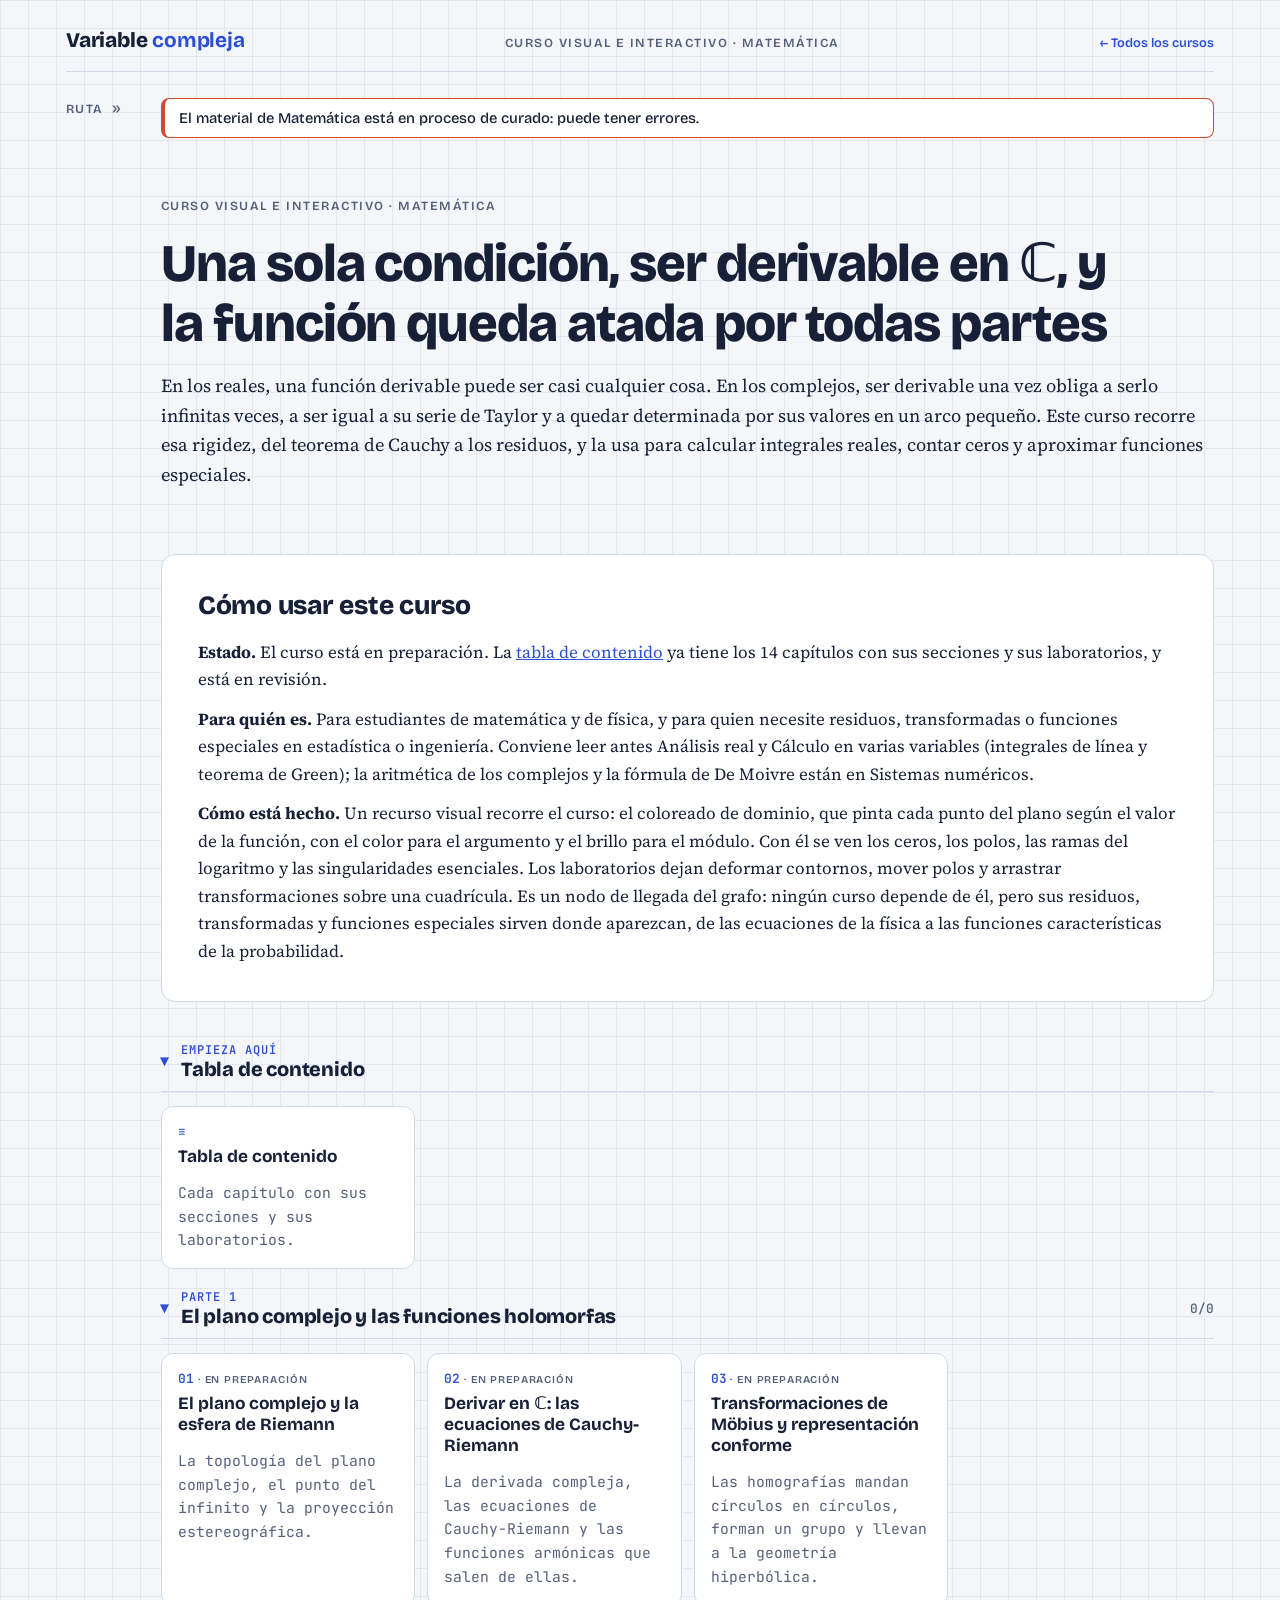
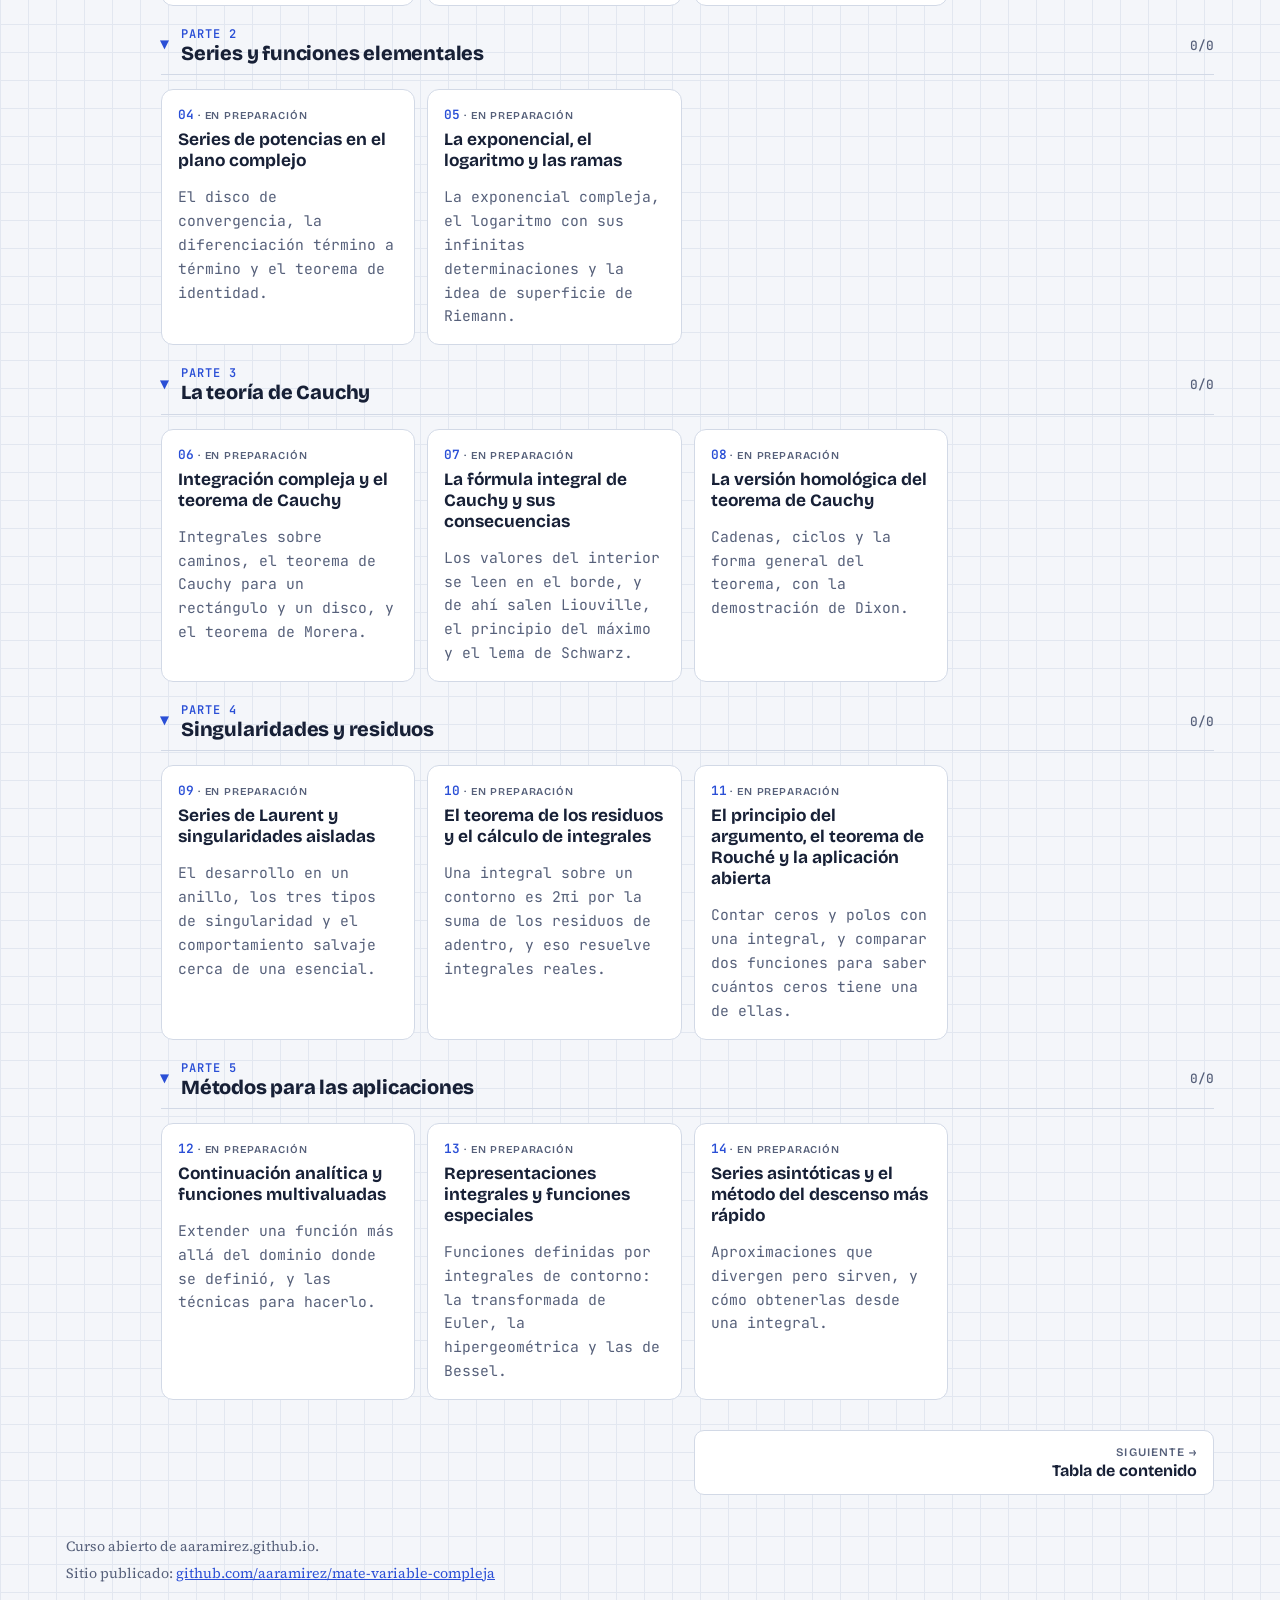
==== index.html @ 8bcb43b8 "Portada y tabla de contenido para revisión" ====
<!doctype html>
<html lang="es">
<head>
<!-- Google Tag Manager -->
<script>(function(w,d,s,l,i){w[l]=w[l]||[];w[l].push({'gtm.start':
new Date().getTime(),event:'gtm.js'});var f=d.getElementsByTagName(s)[0],
j=d.createElement(s),dl=l!='dataLayer'?'&l='+l:'';j.async=true;j.src=
'https://www.googletagmanager.com/gtm.js?id='+i+dl;f.parentNode.insertBefore(j,f);
})(window,document,'script','dataLayer','GTM-KX76XF8R');</script>
<!-- End Google Tag Manager -->
<meta charset="utf-8">
<meta name="viewport" content="width=device-width, initial-scale=1, viewport-fit=cover">
<title>Variable compleja</title>
<meta name="claude:viewport-fit-sides" content="cover">
<meta name="description" content="Funciones analíticas de una variable compleja: Cauchy-Riemann, transformaciones de Möbius y representación conforme, series de potencias, logaritmo y ramas, teoría de Cauchy, series de Laurent, residuos, continuación analítica, representaciones integrales y series asintóticas.">
<link rel="preconnect" href="https://fonts.googleapis.com">
<link rel="preconnect" href="https://fonts.gstatic.com" crossorigin>
<link rel="stylesheet" href="https://fonts.googleapis.com/css2?family=Bricolage+Grotesque:opsz,wght@12..96,500;12..96,700;12..96,800&family=JetBrains+Mono:wght@400;600&family=Source+Serif+4:ital,opsz,wght@0,8..60,400;0,8..60,600;1,8..60,400;1,8..60,600&display=swap">
<link rel="stylesheet" href="assets/style.css">
</head>
<body>
<!-- Google Tag Manager (noscript) -->
<noscript><iframe src="https://www.googletagmanager.com/ns.html?id=GTM-KX76XF8R"
height="0" width="0" style="display:none;visibility:hidden"></iframe></noscript>
<!-- End Google Tag Manager (noscript) -->
<div class="wrap" data-page="index">
<header class="topbar"><a class="brand" href="index.html">Variable <b>compleja</b></a><span class="eyebrow">Curso visual e interactivo · Matemática</span><a class="al-sitio" href="https://aaramirez.github.io/">← Todos los cursos</a></header>
<div class="layout">
<nav class="toc" id="toc" aria-label="Ruta de aprendizaje"></nav>
<main>

<p class="aviso-curado" role="note">El material de Matemática está en proceso de curado: puede tener errores.</p>
<header class="hero">
  <span class="eyebrow">Curso visual e interactivo · Matemática</span>
  <h1>Una sola condición, ser derivable en ℂ, y la función queda atada por todas partes</h1>
  <p class="lede">En los reales, una función derivable puede ser casi cualquier cosa. En los complejos, ser derivable una vez obliga a serlo infinitas veces, a ser igual a su serie de Taylor y a quedar determinada por sus valores en un arco pequeño. Este curso recorre esa rigidez, del teorema de Cauchy a los residuos, y la usa para calcular integrales reales, contar ceros y aproximar funciones especiales.</p>
</header>

<section>
  <h2>Cómo usar este curso</h2>
  <div class="prose">
    <p><b>Estado.</b> El curso está en preparación. La <a href="temario.html">tabla de contenido</a> ya tiene los 14 capítulos con sus secciones y sus laboratorios, y está en revisión.</p>
    <p><b>Para quién es.</b> Para estudiantes de matemática y de física, y para quien necesite residuos, transformadas o funciones especiales en estadística o ingeniería. Conviene leer antes Análisis real y Cálculo en varias variables (integrales de línea y teorema de Green); la aritmética de los complejos y la fórmula de De Moivre están en Sistemas numéricos.</p>
    <p><b>Cómo está hecho.</b> Un recurso visual recorre el curso: el coloreado de dominio, que pinta cada punto del plano según el valor de la función, con el color para el argumento y el brillo para el módulo. Con él se ven los ceros, los polos, las ramas del logaritmo y las singularidades esenciales. Los laboratorios dejan deformar contornos, mover polos y arrastrar transformaciones sobre una cuadrícula. Es un nodo de llegada del grafo: ningún curso depende de él, pero sus residuos, transformadas y funciones especiales sirven donde aparezcan, de las ecuaciones de la física a las funciones características de la probabilidad.</p>
  </div>
</section>

<details class="stage" id="temario" open><summary><h2><span class="pn">Empieza aquí</span> Tabla de contenido</h2></summary>
  <div class="mods">
    <a class="mod" href="temario.html"><span class="n">≡</span><b>Tabla de contenido</b><p>Cada capítulo con sus secciones y sus laboratorios.</p></a>
  </div>
</details>

<details class="stage" id="parte-1" open><summary><h2><span class="pn">Parte 1</span> El plano complejo y las funciones holomorfas</h2><span class="cuenta" data-etapa-cuenta="1"></span></summary>
  <div class="mods">
    <div class="mod soon" data-id="plano-complejo"><span class="n">01</span><b>El plano complejo y la esfera de Riemann</b><p>La topología del plano complejo, el punto del infinito y la proyección estereográfica.</p></div>
    <div class="mod soon" data-id="funciones-holomorfas"><span class="n">02</span><b>Derivar en ℂ: las ecuaciones de Cauchy-Riemann</b><p>La derivada compleja, las ecuaciones de Cauchy-Riemann y las funciones armónicas que salen de ellas.</p></div>
    <div class="mod soon" data-id="moebius-y-conformes"><span class="n">03</span><b>Transformaciones de Möbius y representación conforme</b><p>Las homografías mandan círculos en círculos, forman un grupo y llevan a la geometría hiperbólica.</p></div>
  </div>
</details>

<details class="stage" id="parte-2" open><summary><h2><span class="pn">Parte 2</span> Series y funciones elementales</h2><span class="cuenta" data-etapa-cuenta="2"></span></summary>
  <div class="mods">
    <div class="mod soon" data-id="series-de-potencias-complejas"><span class="n">04</span><b>Series de potencias en el plano complejo</b><p>El disco de convergencia, la diferenciación término a término y el teorema de identidad.</p></div>
    <div class="mod soon" data-id="exponencial-y-logaritmo"><span class="n">05</span><b>La exponencial, el logaritmo y las ramas</b><p>La exponencial compleja, el logaritmo con sus infinitas determinaciones y la idea de superficie de Riemann.</p></div>
  </div>
</details>

<details class="stage" id="parte-3" open><summary><h2><span class="pn">Parte 3</span> La teoría de Cauchy</h2><span class="cuenta" data-etapa-cuenta="3"></span></summary>
  <div class="mods">
    <div class="mod soon" data-id="integracion-compleja"><span class="n">06</span><b>Integración compleja y el teorema de Cauchy</b><p>Integrales sobre caminos, el teorema de Cauchy para un rectángulo y un disco, y el teorema de Morera.</p></div>
    <div class="mod soon" data-id="formula-integral-de-cauchy"><span class="n">07</span><b>La fórmula integral de Cauchy y sus consecuencias</b><p>Los valores del interior se leen en el borde, y de ahí salen Liouville, el principio del máximo y el lema de Schwarz.</p></div>
    <div class="mod soon" data-id="cauchy-homologico"><span class="n">08</span><b>La versión homológica del teorema de Cauchy</b><p>Cadenas, ciclos y la forma general del teorema, con la demostración de Dixon.</p></div>
  </div>
</details>

<details class="stage" id="parte-4" open><summary><h2><span class="pn">Parte 4</span> Singularidades y residuos</h2><span class="cuenta" data-etapa-cuenta="4"></span></summary>
  <div class="mods">
    <div class="mod soon" data-id="laurent-y-singularidades"><span class="n">09</span><b>Series de Laurent y singularidades aisladas</b><p>El desarrollo en un anillo, los tres tipos de singularidad y el comportamiento salvaje cerca de una esencial.</p></div>
    <div class="mod soon" data-id="teorema-de-los-residuos"><span class="n">10</span><b>El teorema de los residuos y el cálculo de integrales</b><p>Una integral sobre un contorno es 2πi por la suma de los residuos de adentro, y eso resuelve integrales reales.</p></div>
    <div class="mod soon" data-id="argumento-y-rouche"><span class="n">11</span><b>El principio del argumento, el teorema de Rouché y la aplicación abierta</b><p>Contar ceros y polos con una integral, y comparar dos funciones para saber cuántos ceros tiene una de ellas.</p></div>
  </div>
</details>

<details class="stage" id="parte-5" open><summary><h2><span class="pn">Parte 5</span> Métodos para las aplicaciones</h2><span class="cuenta" data-etapa-cuenta="5"></span></summary>
  <div class="mods">
    <div class="mod soon" data-id="continuacion-analitica"><span class="n">12</span><b>Continuación analítica y funciones multivaluadas</b><p>Extender una función más allá del dominio donde se definió, y las técnicas para hacerlo.</p></div>
    <div class="mod soon" data-id="representaciones-integrales"><span class="n">13</span><b>Representaciones integrales y funciones especiales</b><p>Funciones definidas por integrales de contorno: la transformada de Euler, la hipergeométrica y las de Bessel.</p></div>
    <div class="mod soon" data-id="series-asintoticas"><span class="n">14</span><b>Series asintóticas y el método del descenso más rápido</b><p>Aproximaciones que divergen pero sirven, y cómo obtenerlas desde una integral.</p></div>
  </div>
</details>



<nav class="pager" id="pager" aria-label="Capítulo anterior y siguiente"></nav>
</main>
</div>
<footer><span>Curso abierto de aaramirez.github.io.</span><span>Sitio publicado: <a href="https://github.com/aaramirez/mate-variable-compleja" target="_blank" rel="noopener">github.com/aaramirez/mate-variable-compleja</a></span></footer>
</div>
<script src="assets/lab.js"></script>
</body>
</html>
---- assets/style.css ----
/* Cuaderno cuadriculado: índice lateral fijo (ruta de aprendizaje) + columna de lectura con laboratorios interactivos */
:root{
  --paper:#f4f6fa; --card:#ffffff; --ink:#172036; --muted:#56607a; --line:#d2d9e6; --grid:#e2e7f0;
  --accent:#2a4fd6; --accent-soft:#e4eaff; --warm:#d4492f; --warm-soft:#fde7e1; --good:#16845a; --good-soft:#dff3ea;
  --mark:rgba(255,206,46,.5);
  --f-display:"Bricolage Grotesque","Segoe UI",system-ui,sans-serif;
  --f-body:"Source Serif 4",Georgia,"Times New Roman",serif;
  --f-mono:"JetBrains Mono",ui-monospace,Consolas,monospace;
}
@media (prefers-color-scheme: dark){
  :root:not([data-theme="light"]){
    --paper:#0e1422; --card:#151d2f; --ink:#e5eaf6; --muted:#9ba6c3; --line:#2b3651; --grid:#1b2438;
    --accent:#8aa4ff; --accent-soft:#1e2a4d; --warm:#ff8166; --warm-soft:#3a2026; --good:#55cf98; --good-soft:#163328;
    --mark:rgba(240,196,40,.32); color-scheme:dark;
  }
}
:root[data-theme="dark"]{
  --paper:#0e1422; --card:#151d2f; --ink:#e5eaf6; --muted:#9ba6c3; --line:#2b3651; --grid:#1b2438;
  --accent:#8aa4ff; --accent-soft:#1e2a4d; --warm:#ff8166; --warm-soft:#3a2026; --good:#55cf98; --good-soft:#163328;
  --mark:rgba(240,196,40,.32); color-scheme:dark;
}
*{box-sizing:border-box}
html{scroll-behavior:smooth;scroll-padding-top:72px}
@media (prefers-reduced-motion: reduce){html{scroll-behavior:auto}}
body{
  margin:0;background-color:var(--paper);color:var(--ink);
  background-image:linear-gradient(var(--grid) 1px,transparent 1px),linear-gradient(90deg,var(--grid) 1px,transparent 1px);
  background-size:28px 28px;
  font:400 17px/1.62 var(--f-body);
}
body::before{content:"";position:fixed;inset:0 0 auto;height:env(safe-area-inset-top,0px);z-index:10;background:var(--paper)}
a{color:var(--accent)}
a:focus-visible,button:focus-visible,input:focus-visible,summary:focus-visible{outline:2px solid var(--accent);outline-offset:2px;border-radius:4px}
.wrap{max-width:1180px;margin:0 auto;padding-left:max(16px,env(safe-area-inset-left,0px));padding-right:max(16px,env(safe-area-inset-right,0px));padding-block:28px 64px}
h1,h2,h3{font-family:var(--f-display);text-wrap:balance;line-height:1.12;margin:0}
h1{font-size:clamp(2rem,5vw,3.3rem);font-weight:800;letter-spacing:-.02em}
h2{font-size:clamp(1.6rem,3.4vw,2.2rem);font-weight:800;letter-spacing:-.01em}
h3{font-size:1.18rem;font-weight:700}
p{margin:0}
var,.v{font-family:var(--f-body);font-style:italic}
.bf{font-weight:700;font-style:normal}
code,.mono{font-family:var(--f-mono);font-size:.86em}
.hl{background:linear-gradient(transparent 58%,var(--mark) 58%);padding:0 .1em}
.eyebrow{font-family:var(--f-display);font-weight:600;font-size:.78rem;letter-spacing:.12em;text-transform:uppercase;color:var(--muted)}

/* Hero */
.hero{display:grid;gap:18px;padding-block:12px 34px}
.hero .lede{font-size:1.15rem;color:var(--ink)}
.eq-hero{display:flex;flex-wrap:wrap;align-items:flex-start;gap:6px 10px;margin-top:8px;padding:22px 20px 16px;background:var(--card);border:1px solid var(--line);border-radius:12px}
.eq-hero .op{font:400 clamp(2rem,6vw,3.4rem)/1 var(--f-body);color:var(--muted);padding-top:2px}
.tk{display:grid;justify-items:center;gap:6px;text-decoration:none;color:var(--ink);padding:2px 6px 6px;border-radius:8px;transition:background .15s}
.tk:hover{background:var(--accent-soft)}
.tk .sym{font:italic 600 clamp(2rem,6vw,3.4rem)/1 var(--f-body);color:var(--accent)}
.tk .sym.bf{font-style:normal}
.tk .lab{font:600 .72rem/1.2 var(--f-display);letter-spacing:.06em;text-transform:uppercase;color:var(--muted);text-align:center;border-top:2px solid var(--accent);padding-top:5px}
.eq-hero .train{flex-basis:100%;font-size:.98rem;color:var(--muted);border-top:1px dashed var(--line);padding-top:12px;margin-top:6px}

/* Layout */
.layout{display:grid;grid-template-columns:230px minmax(0,1fr);gap:40px;align-items:start}
.toc{position:sticky;top:calc(env(safe-area-inset-top,0px) + 16px);display:grid;gap:14px;font-family:var(--f-display)}
.toc ol{list-style:none;margin:0;padding:0;display:grid;gap:2px}
.toc a{display:grid;grid-template-columns:28px 1fr 16px;align-items:center;gap:6px;padding:7px 8px;border-radius:7px;color:var(--ink);text-decoration:none;font-size:.95rem;font-weight:500}
.toc a:hover{background:var(--card)}
.toc a.active{background:var(--card);box-shadow:inset 3px 0 0 var(--accent)}
.toc .n{font-family:var(--f-mono);font-size:.75rem;color:var(--muted)}
.toc .ck{width:14px;height:14px;border-radius:50%;border:1.5px solid var(--line)}
.toc a.done .ck{background:var(--good);border-color:var(--good)}
.prog{display:grid;gap:6px;font-size:.82rem;color:var(--muted)}
.prog .bar{height:6px;background:var(--line);border-radius:3px;overflow:hidden}
.prog .bar i{display:block;height:100%;width:0;background:var(--good);transition:width .3s}
@media (max-width:900px){
  .layout{grid-template-columns:minmax(0,1fr);gap:20px}
  .toc{top:env(safe-area-inset-top,0px);z-index:5;background:var(--paper);margin-inline:-16px;padding:8px 16px;border-bottom:1px solid var(--line)}
  .toc .ruta>summary{display:flex;align-items:baseline;gap:10px;cursor:pointer;padding:4px 0}
  .toc .ruta>summary .aqui{min-width:0;font-size:.92rem;font-weight:600;color:var(--ink);white-space:nowrap;overflow:hidden;text-overflow:ellipsis}
  .toc .ruta>summary::after{content:"▾";margin-left:auto;color:var(--muted)}
  .toc .ruta[open]>summary::after{content:"▴"}
  .toc .ruta[open]{max-height:72vh;overflow-y:auto;padding-bottom:8px}
}

/* Secciones */
main{display:grid;gap:30px;min-width:0}
section{background:var(--card);border:1px solid var(--line);border-radius:14px;padding:clamp(20px,4vw,36px);display:grid;gap:18px;min-width:0}
.sec-head{display:grid;gap:6px}
.sec-head .num{font:600 .8rem var(--f-mono);color:var(--accent)}
.prose{display:grid;gap:12px}
.cards{display:grid;grid-template-columns:repeat(auto-fit,minmax(min(100%,200px),1fr));gap:12px}
.fact{border:1px solid var(--line);border-radius:10px;padding:14px 16px;display:grid;gap:6px;align-content:start;background:var(--paper)}
.fact h3{font-size:1rem}
.fact .ex{font-family:var(--f-mono);font-size:.85rem;color:var(--accent)}
.fact p{font-size:.94rem}
.eq{font-size:1.25rem;padding:12px 16px;background:var(--paper);border-radius:8px;overflow-x:auto;white-space:nowrap}
.eq small{font-size:.8rem;color:var(--muted);font-family:var(--f-display);margin-left:10px;white-space:normal}
.ml{border-left:4px solid var(--good);background:var(--good-soft);padding:12px 16px;border-radius:0 8px 8px 0;display:grid;gap:4px}
.ml>b{font-family:var(--f-display);font-size:.78rem;letter-spacing:.1em;text-transform:uppercase;color:var(--good)}
.tbl{overflow-x:auto}
table{border-collapse:collapse;width:100%;font-size:.94rem}
th,td{text-align:left;padding:8px 10px;border-bottom:1px solid var(--line);vertical-align:top}
th{font-family:var(--f-display);font-size:.82rem;letter-spacing:.02em;color:var(--muted);font-weight:600}
td.num,th.num{text-align:right;font-family:var(--f-mono);font-variant-numeric:tabular-nums}
td .sym{font-size:1.2rem}

/* Laboratorios */
.lab{border:1.5px solid var(--accent);border-radius:12px;padding:16px;display:grid;gap:14px;min-width:0}
.lab-title{display:flex;align-items:baseline;gap:10px;flex-wrap:wrap}
.lab-title .tag{font:700 .7rem var(--f-display);letter-spacing:.12em;text-transform:uppercase;background:var(--accent);color:var(--card);padding:3px 8px;border-radius:4px}
.lab-title h3{font-size:1.05rem}
.lab canvas{width:100%;display:block;border-radius:8px;background:var(--card)}
.lab .hint{font-size:.9rem;color:var(--muted)}
.ctls{display:grid;grid-template-columns:repeat(auto-fit,minmax(min(100%,210px),1fr));gap:10px 18px}
.ctl{display:grid;grid-template-columns:1fr auto;align-items:center;gap:2px 10px;font:500 .86rem var(--f-display)}
.ctl input[type=range]{grid-column:1/-1;width:100%;accent-color:var(--accent)}
.ctl output{font-family:var(--f-mono);font-size:.85rem;color:var(--accent);font-variant-numeric:tabular-nums}
.btns{display:flex;flex-wrap:wrap;gap:6px}
button{font:600 .86rem var(--f-display);border:1px solid var(--line);background:var(--paper);color:var(--ink);padding:7px 12px;border-radius:7px;cursor:pointer}
button:hover{border-color:var(--accent)}
button[aria-pressed="true"]{background:var(--accent);color:var(--card);border-color:var(--accent)}
button.primary{background:var(--accent);color:var(--card);border-color:var(--accent)}
.readout{font-family:var(--f-mono);font-size:.88rem;background:var(--paper);border-radius:8px;padding:10px 12px;display:grid;gap:3px;font-variant-numeric:tabular-nums;overflow-x:auto}
.readout .big{font-size:1.05rem;color:var(--accent);font-weight:600}
.readout .warn{color:var(--warm);font-weight:600}
.readout .ok{color:var(--good);font-weight:600}
.split{display:grid;grid-template-columns:minmax(0,1.3fr) minmax(0,1fr);gap:16px;align-items:start}
@media (max-width:640px){.split{grid-template-columns:minmax(0,1fr)}}

/* Fracción */
.fbar{display:flex;height:34px;border-radius:6px;overflow:hidden;border:1px solid var(--line);gap:2px;background:var(--line)}
.fbar span{flex:1;background:var(--card)}
.fbar span.on{background:var(--accent)}
.trio{display:flex;flex-wrap:wrap;gap:8px 22px;align-items:baseline;font-family:var(--f-mono);font-size:1.25rem}
.trio em{font-style:normal;font-family:var(--f-display);font-size:.75rem;color:var(--muted);display:block;letter-spacing:.06em;text-transform:uppercase}

/* Matriz de confusión */
.cm{display:grid;grid-template-columns:auto 1fr 1fr;gap:4px;font-family:var(--f-display);font-size:.82rem;max-width:380px}
.cm .h{color:var(--muted);text-align:center;align-self:end;padding:4px}
.cm .rh{color:var(--muted);align-self:center;padding-right:6px;text-align:right}
.cm label{display:grid;gap:2px;padding:8px;border-radius:8px;font-weight:600}
.cm label.t{background:var(--good-soft)} .cm label.f{background:var(--warm-soft)}
.cm input{width:100%;font:600 1rem var(--f-mono);padding:4px 6px;border:1px solid var(--line);border-radius:5px;background:var(--card);color:var(--ink)}
.meters{display:grid;gap:8px}
.meter{display:grid;grid-template-columns:110px 1fr 58px;gap:8px;align-items:center;font-size:.86rem;font-family:var(--f-display)}
.meter .track{height:10px;background:var(--paper);border-radius:5px;overflow:hidden;border:1px solid var(--line)}
.meter .track i{display:block;height:100%;background:var(--accent)}
.meter output{font-family:var(--f-mono);text-align:right;font-variant-numeric:tabular-nums}

/* Multiplicación de matrices */
.mm{display:flex;flex-wrap:wrap;align-items:center;gap:12px;font-family:var(--f-mono);overflow-x:auto}
.mat{display:grid;gap:3px;padding:6px 8px;border-left:2px solid var(--ink);border-right:2px solid var(--ink);border-radius:6px}
.mat span{min-width:36px;text-align:center;padding:5px 4px;border-radius:5px;font-variant-numeric:tabular-nums}
.mat span.row{background:var(--accent-soft);color:var(--accent);font-weight:600}
.mat span.col{background:var(--warm-soft);color:var(--warm);font-weight:600}
.mat span.cell{background:var(--good-soft);color:var(--good);font-weight:600}
.mat span.q{color:var(--muted)}
.mm .x{font-size:1.3rem;color:var(--muted)}
.mm .dim{display:block;text-align:center;font-size:.72rem;color:var(--muted)}

/* Cadena */
.chain{display:flex;flex-wrap:wrap;align-items:center;gap:8px;font-family:var(--f-mono);font-size:.9rem}
.chain .box{border:1.5px solid var(--ink);border-radius:8px;padding:8px 12px;background:var(--card);text-align:center}
.chain .box small{display:block;font-family:var(--f-display);color:var(--muted);font-size:.72rem}
.chain .arr{color:var(--muted);text-align:center;font-size:.8rem}
.chain .arr b{display:block;color:var(--warm);font-weight:600}

/* Neurona */
.neuron svg{width:100%;height:auto;display:block}
.neuron text{font-family:var(--f-mono);font-size:13px;fill:var(--ink)}
.neuron .lbl{font-family:var(--f-display);font-size:11px;fill:var(--muted);letter-spacing:.05em}
.legend{display:flex;flex-wrap:wrap;gap:14px;font:500 .82rem var(--f-display);color:var(--muted)}
.legend i{display:inline-block;width:11px;height:11px;border-radius:50%;margin-right:5px;vertical-align:-1px}

/* Softmax */
.sm{display:grid;gap:8px}
.sm-row{display:grid;grid-template-columns:70px 1fr 64px;gap:10px;align-items:center;font:500 .9rem var(--f-display)}
.sm-row .track{height:22px;background:var(--paper);border:1px solid var(--line);border-radius:5px;overflow:hidden}
.sm-row .track i{display:block;height:100%;background:var(--accent);transition:width .15s}
.sm-row output{font-family:var(--f-mono);text-align:right}

/* Pasos */
.steps{list-style:none;margin:0;padding:0;display:grid;gap:8px;counter-reset:st}
.steps li{counter-increment:st;display:grid;grid-template-columns:34px 1fr;gap:10px;align-items:start}
.steps li::before{content:counter(st);font:700 .9rem var(--f-mono);color:var(--card);background:var(--ink);border-radius:50%;width:28px;height:28px;display:grid;place-items:center}

/* Quiz */
.quiz{display:grid;gap:8px}
.quiz h3{font-size:.8rem;letter-spacing:.12em;text-transform:uppercase;color:var(--muted)}
details{border:1px dashed var(--line);border-radius:8px;padding:10px 14px;background:var(--paper)}
summary{cursor:pointer;font-weight:600}
details p{margin-top:8px;color:var(--good);font-family:var(--f-mono);font-size:.9rem}

/* Videos */
.vids{display:flex;flex-wrap:wrap;gap:8px;align-items:center}
.vids>span{font:600 .74rem var(--f-display);letter-spacing:.1em;text-transform:uppercase;color:var(--muted);margin-right:4px}
.vid{display:inline-flex;align-items:center;gap:7px;font:500 .86rem var(--f-display);text-decoration:none;color:var(--ink);border:1px solid var(--line);border-radius:999px;padding:5px 12px 5px 9px;background:var(--paper)}
.vid::before{content:"";width:0;height:0;border-left:8px solid var(--warm);border-top:5px solid transparent;border-bottom:5px solid transparent}
.vid:hover{border-color:var(--warm)}
.vid small{color:var(--muted);font-size:.74rem}
.chan{display:grid;grid-template-columns:repeat(auto-fit,minmax(min(100%,250px),1fr));gap:12px}
.chan a{display:grid;gap:4px;text-decoration:none;color:var(--ink);border:1px solid var(--line);border-radius:10px;padding:14px;background:var(--paper)}
.chan a:hover{border-color:var(--warm)}
.chan b{font-family:var(--f-display);font-size:1.02rem}
.chan .lang{font:600 .7rem var(--f-display);letter-spacing:.1em;text-transform:uppercase;color:var(--warm)}
.chan p{font-size:.9rem;color:var(--muted)}

.got{display:flex;align-items:center;gap:10px;font:600 .92rem var(--f-display);border-top:1px solid var(--line);padding-top:14px;cursor:pointer}
.got input{width:20px;height:20px;accent-color:var(--good)}
footer{margin-top:40px;font-size:.88rem;color:var(--muted);display:grid;gap:4px}

/* ---- Sitio de varias páginas ---- */
.topbar{display:flex;flex-wrap:wrap;align-items:baseline;justify-content:space-between;gap:6px 16px;padding-bottom:18px;border-bottom:1px solid var(--line)}
.topbar .al-sitio{font:600 .8rem var(--f-display);color:var(--accent);text-decoration:none;white-space:nowrap}
.topbar .al-sitio:hover{text-decoration:underline}
.brand{font:800 1.3rem var(--f-display);color:var(--ink);text-decoration:none;letter-spacing:-.01em}
.brand b{color:var(--accent)}
.layout{margin-top:26px}
.toc ol{position:relative}
.toc details{border:0;border-radius:0;padding:0;background:none}
.toc summary{color:inherit;font-weight:inherit}
.toc{grid-template-columns:minmax(0,1fr)}
.toc .ruta{display:grid;grid-template-columns:minmax(0,1fr);gap:6px;min-width:0}
.toc summary{list-style:none}
.toc summary::-webkit-details-marker{display:none}
.toc .ruta>summary{display:flex;align-items:baseline}
@media (min-width:901px){.toc .ruta>summary{cursor:pointer;padding-bottom:4px;gap:8px}.toc .ruta>summary .aqui{display:none}.toc .ruta>summary::after{content:"«";color:var(--muted);font:600 .9rem var(--f-mono)}.toc .ruta:not([open])>summary::after{content:"»"}.toc .ruta>summary:hover .eyebrow{color:var(--accent)}.layout.toc-cerrada{grid-template-columns:auto minmax(0,1fr)}}
.toc .etapa>summary{display:flex;align-items:center;justify-content:space-between;gap:8px;padding:8px;border-radius:7px;cursor:pointer;font-size:.8rem;font-weight:700;color:var(--muted);letter-spacing:.02em}
.toc .etapa>summary::before{content:"▸";display:inline-block;width:12px;transition:transform .15s}
.toc .etapa[open]>summary::before{transform:rotate(90deg)}
.toc .etapa>summary>span:first-child{flex:1}
.toc .etapa>summary:hover{background:var(--card);color:var(--ink)}
.toc .etapa[open]>summary{color:var(--ink)}
.toc .etapa .cuenta{font:500 .72rem var(--f-mono);color:var(--muted)}
.toc .etapa>ol{padding-left:6px;margin-bottom:6px}
@media (prefers-reduced-motion: reduce){.toc .etapa>summary::before{transition:none}}
.page-head{display:grid;gap:10px;padding-block:2px 4px}
.page-head .num{font:600 .8rem var(--f-mono);color:var(--accent);letter-spacing:.06em}
.page-head .lede{font-size:1.12rem}
main section>h2{font-size:clamp(1.3rem,2.6vw,1.65rem)}
figure{margin:0}
.fig{display:grid;gap:6px;min-width:0}
.cap{font:600 .8rem/1.35 var(--f-display);letter-spacing:.02em;color:var(--muted)}
.cap .fa{color:var(--accent)} .cap .fw{color:var(--warm)}
.twin{display:grid;grid-template-columns:minmax(0,1fr) minmax(0,1fr);gap:14px}
@media (max-width:640px){.twin{grid-template-columns:minmax(0,1fr)}}
.got{border:1px solid var(--line);border-radius:10px;padding:14px 18px;background:var(--card)}
.pager{display:grid;grid-template-columns:1fr 1fr;gap:12px}
.pager a{display:grid;gap:2px;padding:14px 16px;border:1px solid var(--line);border-radius:10px;background:var(--card);text-decoration:none;color:var(--ink);font:700 1rem var(--f-display)}
.pager a small{font-weight:600;color:var(--muted);font-size:.72rem;letter-spacing:.1em;text-transform:uppercase}
.pager a.next{grid-column:2;text-align:right}
.pager a:hover{border-color:var(--accent)}
.stage{display:grid;gap:12px}
details.stage{display:block;border:0;border-radius:0;padding:0;background:none}
details.stage>summary{list-style:none;display:flex;align-items:center;gap:12px;padding:10px 0;border-bottom:1px solid var(--line)}
details.stage>summary::-webkit-details-marker{display:none}
details.stage>summary::before{content:"▸";color:var(--accent);font-size:1rem;transition:transform .15s}
details.stage[open]>summary::before{transform:rotate(90deg)}
details.stage>summary>h2{flex:1;min-width:0;font-size:1.25rem}
details.stage>summary:hover h2{color:var(--accent)}
details.stage .cuenta{font:500 .8rem var(--f-mono);color:var(--muted)}
details.stage>.mods{margin-top:14px}
details.stage+details.stage{margin-top:-20px}
@media (prefers-reduced-motion: reduce){details.stage>summary::before{transition:none}}
.stage>h2{font-size:1.25rem}
.mods{display:grid;grid-template-columns:repeat(auto-fill,minmax(min(100%,240px),1fr));gap:12px}
.mod{display:grid;gap:6px;align-content:start;padding:16px;border:1px solid var(--line);border-radius:12px;background:var(--card);text-decoration:none;color:var(--ink);position:relative}
.mod:hover{border-color:var(--accent)}
.mod .n{font:600 .8rem var(--f-mono);color:var(--accent)}
.mod b{font:700 1.08rem var(--f-display)}
.mod p{font-size:.92rem;color:var(--muted)}
.mod.done{border-color:var(--good)}
.mod.done::after{content:"Lo tengo claro";position:absolute;top:15px;right:16px;font:600 .66rem var(--f-display);letter-spacing:.08em;text-transform:uppercase;color:var(--good)}
.ref3b{border:1px solid var(--line);border-radius:10px;overflow:hidden}
.ref3b-h{display:flex;flex-wrap:wrap;justify-content:space-between;gap:4px 12px;align-items:baseline;padding:10px 14px;background:var(--accent-soft)}
.ref3b-h b{font:700 .95rem var(--f-display);color:var(--accent)}
.ref3b-h span{font:500 .78rem var(--f-display);color:var(--muted)}
.ref3b ul{list-style:none;margin:0;padding:0}
.ref3b li{display:grid;gap:2px;padding:10px 14px;border-top:1px solid var(--line)}
.ref3b li a{font:600 .95rem var(--f-display);text-decoration:none}
.ref3b li a:hover{text-decoration:underline}
.ref3b li span{font-size:.9rem;color:var(--muted)}
.compare td:first-child{font-family:var(--f-display);font-weight:600;color:var(--muted);font-size:.85rem}
.cards{grid-template-columns:repeat(auto-fit,minmax(min(100%,170px),1fr))}

/* ---- Ejercicios resueltos ---- */
.ej-item{border:1px solid var(--line);border-radius:12px;background:var(--paper);padding:16px 18px;display:grid;gap:12px;min-width:0}
.ej-q{display:flex;gap:12px;align-items:flex-start;min-width:0}
.ej-n{flex:none;width:30px;height:30px;border-radius:50%;background:var(--accent);color:var(--card);display:grid;place-items:center;font-family:var(--f-mono);font-weight:600;font-size:.85rem}
.ej-q>div{min-width:0}
.ej-q>div>b{display:block;font-family:var(--f-display);margin-bottom:4px}
.ej-sol{background:var(--card)}
.ej-sol p{color:inherit;font-family:var(--f-body);font-size:1rem}
.ej-steps{margin:10px 0 0 1.3em;display:grid;gap:8px}
.ej-steps .eq{font-size:1.05rem;margin-top:6px;white-space:normal}
.ej-sol p.ej-res{font-family:var(--f-mono);color:var(--good);font-weight:600;font-size:.95rem}
.ej-sol p.ej-ml{border-left:3px solid var(--warm);padding-left:10px;color:var(--muted)}

/* Curso telco: el viaje de un clic y capítulos en preparación */
.trip{display:flex;flex-wrap:wrap;align-items:center;gap:8px 6px;margin-top:8px;padding:20px;background:var(--card);border:1px solid var(--line);border-radius:12px}
.hop{display:grid;gap:2px;text-decoration:none;color:var(--ink);border:1.5px solid var(--ink);border-radius:8px;padding:8px 12px;background:var(--paper);text-align:center;transition:background .15s,border-color .15s}
.hop:hover{background:var(--accent-soft);border-color:var(--accent)}
.hop b{font:700 1rem var(--f-display)}
.hop small{font:500 .72rem var(--f-display);color:var(--muted)}
.trip .arr{color:var(--accent);font:600 1.1rem var(--f-mono)}
.trip .train{flex-basis:100%;font-size:.98rem;color:var(--muted);border-top:1px dashed var(--line);padding-top:12px;margin:6px 0 0}
.stage h2 .pn{display:block;font:600 .75rem var(--f-mono);letter-spacing:.08em;text-transform:uppercase;color:var(--accent)}
.stage{scroll-margin-top:72px}
.mod.soon .n::after{content:" · En preparación";font:600 .66rem var(--f-display);letter-spacing:.08em;text-transform:uppercase;color:var(--muted)}
.toc .soon{display:grid;grid-template-columns:28px 1fr 16px;align-items:center;gap:6px;padding:7px 8px;border-radius:7px;color:var(--muted);font-size:.95rem;font-weight:500;cursor:default}
.toc .soon .n{font:600 .78rem var(--f-mono)}
.toc .soon .ck{visibility:hidden}
@media (max-width:900px){.toc .soon{grid-template-columns:auto auto 12px;white-space:nowrap;padding:6px 10px;font-size:.88rem}}

/* ===== Biblioteca visual del libro (ver docs/biblioteca-visual.md) ===== */
:root{
  --c-fis:#b86a00; --c-fis-s:#fff0d4; --c-enl:#13804f; --c-enl-s:#dcf2e7; --c-red:#2a4fd6; --c-red-s:#e4eaff;
  --c-tra:#7a3fc4; --c-tra-s:#efe5fb; --c-apl:#c2185b; --c-apl-s:#fbe3ee;
  --d-casa:#0b7f86; --d-casa-s:#d9f1f2; --d-oper:#2a4fd6; --d-oper-s:#e4eaff; --d-inet:#56607a; --d-inet-s:#e8ebf2;
  --d-sis:#b8461f; --d-sis-s:#fbe6dc;
}
@media (prefers-color-scheme: dark){
  :root:not([data-theme="light"]){
    --c-fis:#f0a742; --c-fis-s:#3a2a12; --c-enl:#55cf98; --c-enl-s:#163328; --c-red:#8aa4ff; --c-red-s:#1e2a4d;
    --c-tra:#b98cf2; --c-tra-s:#2c2140; --c-apl:#f27aa8; --c-apl-s:#3a1c2a;
    --d-casa:#4fc9cf; --d-casa-s:#123236; --d-oper:#8aa4ff; --d-oper-s:#1e2a4d; --d-inet:#9ba6c3; --d-inet-s:#222b40;
    --d-sis:#ff9a73; --d-sis-s:#3a2219;
  }
}
:root[data-theme="dark"]{
  --c-fis:#f0a742; --c-fis-s:#3a2a12; --c-enl:#55cf98; --c-enl-s:#163328; --c-red:#8aa4ff; --c-red-s:#1e2a4d;
  --c-tra:#b98cf2; --c-tra-s:#2c2140; --c-apl:#f27aa8; --c-apl-s:#3a1c2a;
  --d-casa:#4fc9cf; --d-casa-s:#123236; --d-oper:#8aa4ff; --d-oper-s:#1e2a4d; --d-inet:#9ba6c3; --d-inet-s:#222b40;
  --d-sis:#ff9a73; --d-sis-s:#3a2219;
}
.sprite{position:absolute;width:0;height:0;overflow:hidden}
.analogia{border-left:4px solid var(--accent);background:var(--accent-soft);padding:12px 16px;border-radius:0 8px 8px 0;display:grid;gap:4px}
.analogia>b:first-child{font-family:var(--f-display);font-size:.78rem;letter-spacing:.1em;text-transform:uppercase;color:var(--accent)}
.caso{border-left:4px solid var(--warm);background:var(--warm-soft);padding:12px 16px;border-radius:0 8px 8px 0;display:grid;gap:4px}
.caso>b:first-child{font-family:var(--f-display);font-size:.78rem;letter-spacing:.1em;text-transform:uppercase;color:var(--warm)}
.analogia p,.caso p,.ml p{margin:0}
.fig{margin:0;display:grid;gap:10px;background:var(--card);border:1px solid var(--line);border-radius:12px;padding:14px;min-width:0}
.fig .lienzo{overflow-x:auto}
.fig svg{display:block;width:100%;height:auto;font-family:var(--f-display)}
.fig figcaption{font-size:.9rem;color:var(--muted);line-height:1.45}
.fig .falta{color:var(--muted);font-style:italic}
.fig .t{fill:var(--ink);font-size:13px}
.fig .t-b{font-weight:700}
.fig .t-m{fill:var(--muted)}
.fig .t-s{font-size:11px}
.fig .t-xs{font-size:10px;letter-spacing:.06em}
.fig .t-mono{font-family:var(--f-mono)}
.fig .caja{fill:var(--card);stroke:var(--line);stroke-width:1.2}
.fig .ln{stroke:var(--muted);stroke-width:1.4;fill:none}
.fig .ln-d{stroke-dasharray:4 4}
.fig .ico{color:var(--ink)}
.fig .fl-muted{fill:var(--muted)}
.fig .vida{stroke:var(--line);stroke-width:1.4;stroke-dasharray:3 5}
.fig a:hover .caja,.fig a:focus .caja{stroke:var(--accent);stroke-width:2}
.fig .pkt{fill:var(--warm)}
@media (prefers-reduced-motion: reduce){.fig .pkt{display:none}}
.fig .c-fis{fill:var(--c-fis-s);stroke:var(--c-fis)} .fig .k-fis{fill:var(--c-fis)} .fig .s-fis{stroke:var(--c-fis)}
.fig .c-enl{fill:var(--c-enl-s);stroke:var(--c-enl)} .fig .k-enl{fill:var(--c-enl)} .fig .s-enl{stroke:var(--c-enl)}
.fig .c-red{fill:var(--c-red-s);stroke:var(--c-red)} .fig .k-red{fill:var(--c-red)} .fig .s-red{stroke:var(--c-red)}
.fig .c-tra{fill:var(--c-tra-s);stroke:var(--c-tra)} .fig .k-tra{fill:var(--c-tra)} .fig .s-tra{stroke:var(--c-tra)}
.fig .c-apl{fill:var(--c-apl-s);stroke:var(--c-apl)} .fig .k-apl{fill:var(--c-apl)} .fig .s-apl{stroke:var(--c-apl)}
.fig .d-casa{fill:var(--d-casa-s);stroke:var(--d-casa)} .fig .k-casa{fill:var(--d-casa)}
.fig .d-oper{fill:var(--d-oper-s);stroke:var(--d-oper)} .fig .k-oper{fill:var(--d-oper)}
.fig .d-inet{fill:var(--d-inet-s);stroke:var(--d-inet)} .fig .k-inet{fill:var(--d-inet)}
.fig .d-sis{fill:var(--d-sis-s);stroke:var(--d-sis)} .fig .k-sis{fill:var(--d-sis)}
.fig .apagado{opacity:.28}
/* Lab cronómetro del clic */
.crono-bar{display:flex;height:38px;border-radius:8px;overflow:hidden;border:1px solid var(--line);background:var(--paper)}
.crono-bar i{display:block;height:100%;transition:width .3s ease;min-width:2px}
@media (prefers-reduced-motion: reduce){.crono-bar i{transition:none}}
.crono-ley{display:grid;grid-template-columns:repeat(auto-fill,minmax(min(100%,250px),1fr));gap:6px 14px;font:500 .86rem var(--f-display)}
.crono-ley span{display:flex;align-items:center;gap:8px}
.crono-ley i{width:12px;height:12px;border-radius:3px;flex:none}
.crono-ley b{margin-left:auto;font-family:var(--f-mono);font-weight:600;white-space:nowrap}
.crono-total{font:700 1.6rem var(--f-display)}
.crono-total small{font:500 .9rem var(--f-body);color:var(--muted);display:block}
.lab select{font:500 .92rem var(--f-display);padding:6px 8px;border:1px solid var(--line);border-radius:6px;background:var(--card);color:var(--ink);max-width:100%}
.lab .opciones{display:grid;grid-template-columns:repeat(auto-fill,minmax(min(100%,220px),1fr));gap:12px}
.lab .opciones label{display:grid;gap:4px;font:600 .82rem var(--f-display);color:var(--muted)}
section{grid-template-columns:minmax(0,1fr)}
.fig{grid-template-columns:minmax(0,1fr)}
.fig .lienzo{min-width:0}
.lab{grid-template-columns:minmax(0,1fr)}
.lab select{width:100%}
.lab .opciones label{min-width:0}
.prose code,.practica code,.investiga code,.pruebate code,.practica a,.investiga a,.pruebate a{overflow-wrap:anywhere}
[hidden]{display:none!important}
.lab>*{min-width:0}
.fig .k-warm{fill:var(--warm)} .fig .s-warm{stroke:var(--warm)}
.readout.texto{font-family:var(--f-body);white-space:normal}

/* ---- Prácticas y preguntas para investigar ---- */
.practica{border:1.5px dashed var(--good);border-radius:12px;padding:16px;display:grid;gap:10px;min-width:0;background:var(--card)}
.practica-title{display:flex;align-items:baseline;gap:10px;flex-wrap:wrap}
.practica-title .tag{font:700 .7rem var(--f-display);letter-spacing:.12em;text-transform:uppercase;background:var(--good);color:var(--card);padding:3px 8px;border-radius:4px}
.practica-title h3{font-size:1.05rem}
.practica pre{max-width:100%;overflow-x:auto}
.practica ol.steps,.practica ul{margin:0}
.investiga{display:grid;gap:8px;border:1px solid var(--line);border-radius:12px;padding:16px;background:var(--card)}
.investiga h3{font-size:.8rem;letter-spacing:.12em;text-transform:uppercase;color:var(--muted)}
.investiga ol{margin:0;padding-left:1.4em;display:grid;gap:8px}
.investiga li small{display:block;color:var(--muted);font-size:.85rem;margin-top:2px}
/* ---- Comandos: pestañas por sistema y copiar por línea ---- */
.cmds{border:1px solid var(--line);border-radius:10px;overflow:hidden;background:var(--paper);min-width:0}
.cmd-tabs{display:flex;flex-wrap:wrap;gap:2px;border-bottom:1px solid var(--line);background:var(--card);padding:4px 6px 0}
.cmd-tabs [role="tab"]{font:600 .8rem var(--f-display);padding:8px 12px;border:0;border-bottom:2px solid transparent;background:none;color:var(--muted);cursor:pointer;border-radius:6px 6px 0 0}
.cmd-tabs [role="tab"]:hover{color:var(--ink)}
.cmd-tabs [role="tab"][aria-selected="true"]{color:var(--ink);border-bottom-color:var(--good)}
.cmd-panel{display:grid;gap:6px;padding:10px 12px;min-width:0}
.cmd-panel[hidden]{display:none}
.cmd-nota{font-size:.82rem;color:var(--muted);margin:0}
.cmd-l{display:flex;align-items:center;gap:8px;min-width:0}
.cmd-l code{flex:1;min-width:0;overflow-x:auto;white-space:pre;font-size:.85rem;padding:7px 9px;background:var(--card);border:1px solid var(--line);border-radius:6px}
.cmd-c{font:.8rem var(--f-mono);color:var(--muted);padding:2px 2px 0;overflow-wrap:anywhere}
.copiar{flex:none;font:600 .74rem var(--f-display);padding:6px 10px;border:1px solid var(--line);border-radius:6px;background:var(--card);color:var(--ink);cursor:pointer}
.copiar:hover,.copiar:focus-visible{border-color:var(--good)}
.copiar.ok{background:var(--good);border-color:var(--good);color:var(--card)}
.code-copia{position:relative;min-width:0}
.code-copia pre{max-width:100%;overflow-x:auto;padding-right:84px}
.code-copia .copiar-todo{position:absolute;top:8px;right:8px}
@media (max-width:640px){.code-copia .copiar-todo{position:static;display:block;width:fit-content;margin:0 0 6px auto}.code-copia pre{padding-right:12px}}

/* ---- Libros de matemática: fórmulas, enunciados, demostraciones, ejercicios y prompts ---- */
.math-display{display:block;max-width:100%;overflow-x:auto;overflow-y:hidden;padding:6px 2px;margin:4px 0;text-align:center}
.math-display .katex-display{margin:0}
.math-display.con-numero{display:flex;align-items:center;gap:10px;overflow:visible;padding:6px 0}
.math-display.con-numero .formula{flex:1 1 0;width:0;min-width:0;overflow-x:auto;overflow-y:hidden}
.math-display.con-numero .eq-num{flex:none;font:500 .92rem var(--f-mono);color:var(--muted)}
.math-display:not([data-tex]),.math:not([data-tex]){font-family:var(--f-mono);font-size:.92em}
.enunciado{border-left:4px solid var(--accent);background:var(--card);padding:12px 16px;border-radius:0 8px 8px 0;display:grid;gap:6px;min-width:0;scroll-margin-top:24px}
.enunciado-definicion{border-left-color:var(--good)}
.enunciado-ejemplo{border-left-color:var(--warm)}
.enunciado-observacion{border-left-color:var(--line)}
.enunciado-teorema,.enunciado-proposicion,.enunciado-corolario,.enunciado-lema{background:var(--accent-soft)}
.enunciado p,.ejercicio p{margin:0}
.enunciado-t{font-family:var(--f-display)}
.enunciado-t b{font-weight:700}
.enunciado-t .nombre,.enunciado-t .nivel{color:var(--muted);font-weight:500}
.enunciado-t .nivel{letter-spacing:.1em}
.ejercicio{border:1px solid var(--line);border-radius:10px;padding:12px 16px;background:var(--card);display:grid;gap:6px;min-width:0;scroll-margin-top:24px}
details.demostracion,details.pista,details.solucion{background:var(--card);border-style:solid}
details.demostracion summary,details.pista summary,details.solucion summary{cursor:pointer;font:600 .95rem var(--f-display)}
details.demostracion p,details.pista p,details.solucion p{color:var(--ink);font-family:var(--f-body);font-size:1rem;margin-top:8px}
details.demostracion .qed{text-align:right;color:var(--muted)}
details.pista,details.solucion{margin-top:-8px}
.ref{white-space:nowrap}
.ref.falta{color:var(--warm);font-family:var(--f-mono);font-size:.9em}
.prompt{border:1.5px dashed var(--accent);border-radius:12px;padding:16px;display:grid;gap:10px;min-width:0;background:var(--card)}
.prompt-title{display:flex;align-items:baseline;gap:10px;flex-wrap:wrap}
.prompt-title .tag{font:700 .7rem var(--f-display);letter-spacing:.12em;text-transform:uppercase;background:var(--accent);color:var(--card);padding:3px 8px;border-radius:4px}
.prompt pre{white-space:pre-wrap}
.indice-enunciados{list-style:none;padding:0;display:grid;gap:4px}
.indice-enunciados a{text-decoration:none}

/* ---- Aviso del curso (por ejemplo, material en proceso de curado) ---- */
.aviso-curado{margin:0 0 16px;padding:10px 14px;border:1px solid var(--warm);border-left:4px solid var(--warm);border-radius:8px;background:var(--card);font:500 .92rem var(--f-display);color:var(--ink)}

/* ---- Propio de este curso ---- */
/* Tabla de contenido: separa cada capítulo */
[data-page="temario"] .prose h3{margin-top:2rem;padding-top:1.4rem;border-top:1px solid var(--line)}
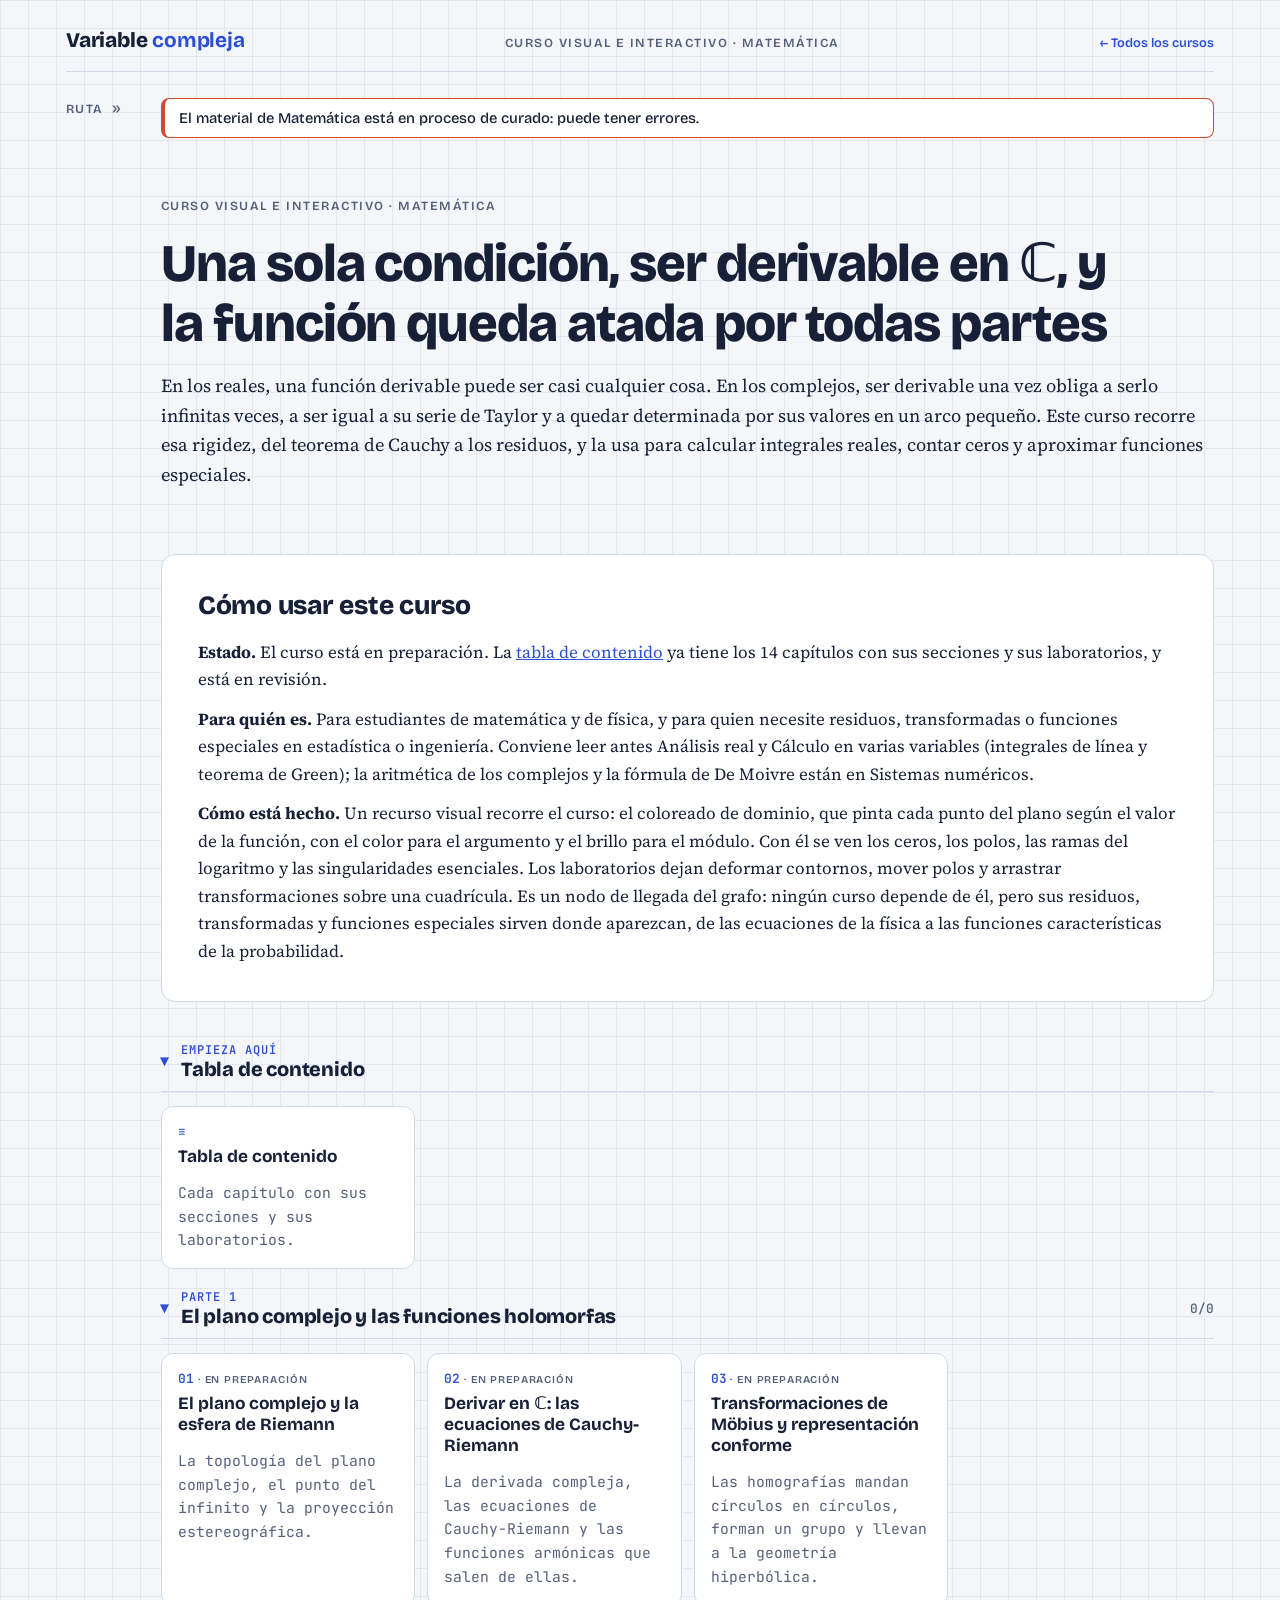
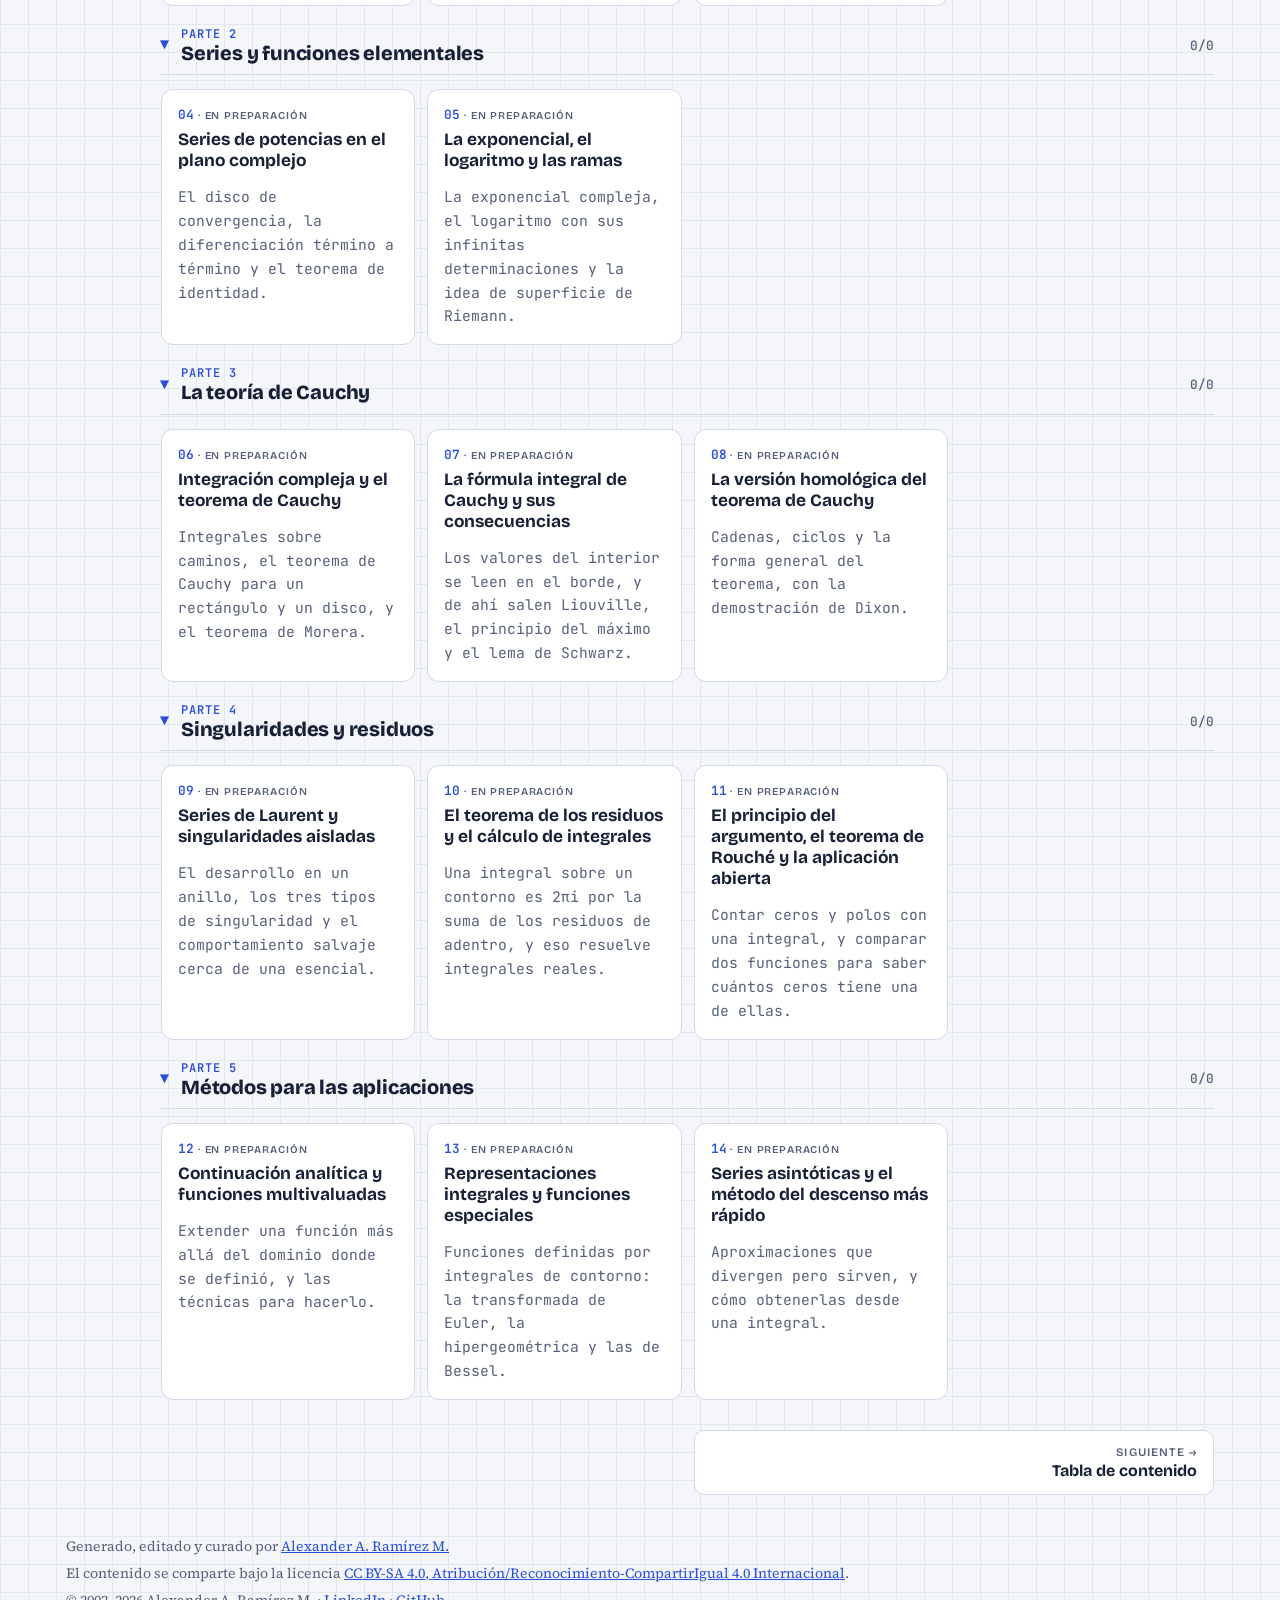
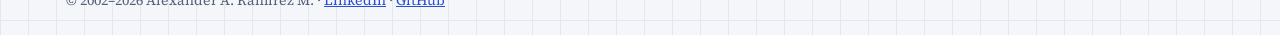
==== commit e5b8e2a1: "Pie común: autoría, licencia CC BY-SA 4.0 y año que se actualiza solo" ====
--- a/index.html
+++ b/index.html
@@ -95,7 +95,7 @@
 <nav class="pager" id="pager" aria-label="Capítulo anterior y siguiente"></nav>
 </main>
 </div>
-<footer><span>Curso abierto de aaramirez.github.io.</span><span>Sitio publicado: <a href="https://github.com/aaramirez/mate-variable-compleja" target="_blank" rel="noopener">github.com/aaramirez/mate-variable-compleja</a></span></footer>
+<footer><span>Generado, editado y curado por <a href="https://www.linkedin.com/in/alexander-ramirez-morales/" target="_blank" rel="noopener">Alexander A. Ramírez M.</a></span><span>El contenido se comparte bajo la licencia <a href="https://creativecommons.org/licenses/by-sa/4.0/deed.es" target="_blank" rel="noopener">CC BY-SA 4.0, Atribución/Reconocimiento-CompartirIgual 4.0 Internacional</a>.</span><span>© 2002–<span data-anio>2026</span> Alexander A. Ramírez M. · <a href="https://www.linkedin.com/in/alexander-ramirez-morales/" target="_blank" rel="noopener">LinkedIn</a> · <a href="https://github.com/aaramirez" target="_blank" rel="noopener">GitHub</a></span><script>document.querySelectorAll('[data-anio]').forEach(function (e) { e.textContent = new Date().getFullYear(); });</script></footer>
 </div>
 <script src="assets/lab.js"></script>
 </body>
--- a/assets/style.css
+++ b/assets/style.css
@@ -40,6 +40,8 @@
 var,.v{font-family:var(--f-body);font-style:italic}
 .bf{font-weight:700;font-style:normal}
 code,.mono{font-family:var(--f-mono);font-size:.86em}
+code,pre,.mono{font-variant-ligatures:none}
+blockquote{margin:0;padding:6px 0 6px 16px;border-left:3px solid var(--line);color:var(--muted);font-style:italic}
 .hl{background:linear-gradient(transparent 58%,var(--mark) 58%);padding:0 .1em}
 .eyebrow{font-family:var(--f-display);font-weight:600;font-size:.78rem;letter-spacing:.12em;text-transform:uppercase;color:var(--muted)}
 
@@ -345,7 +347,7 @@
 .fig .t-m{fill:var(--muted)}
 .fig .t-s{font-size:11px}
 .fig .t-xs{font-size:10px;letter-spacing:.06em}
-.fig .t-mono{font-family:var(--f-mono)}
+.fig .t-mono{font-family:var(--f-mono);font-variant-ligatures:none}
 .fig .caja{fill:var(--card);stroke:var(--line);stroke-width:1.2}
 .fig .ln{stroke:var(--muted);stroke-width:1.4;fill:none}
 .fig .ln-d{stroke-dasharray:4 4}
@@ -384,7 +386,7 @@
 .lab{grid-template-columns:minmax(0,1fr)}
 .lab select{width:100%}
 .lab .opciones label{min-width:0}
-.prose code,.practica code,.investiga code,.pruebate code,.practica a,.investiga a,.pruebate a{overflow-wrap:anywhere}
+.prose code,.practica code,.investiga code,.pruebate code,.analogia code,.caso code,.ml code,.analogia a,.caso a,.ml a,.practica a,.investiga a,.pruebate a{overflow-wrap:anywhere}
 [hidden]{display:none!important}
 .lab>*{min-width:0}
 .fig .k-warm{fill:var(--warm)} .fig .s-warm{stroke:var(--warm)}
@@ -412,14 +414,24 @@
 .cmd-nota{font-size:.82rem;color:var(--muted);margin:0}
 .cmd-l{display:flex;align-items:center;gap:8px;min-width:0}
 .cmd-l code{flex:1;min-width:0;overflow-x:auto;white-space:pre;font-size:.85rem;padding:7px 9px;background:var(--card);border:1px solid var(--line);border-radius:6px}
-.cmd-c{font:.8rem var(--f-mono);color:var(--muted);padding:2px 2px 0;overflow-wrap:anywhere}
+.cmd-c{font:.8rem var(--f-mono);color:var(--muted);padding:2px 2px 0;overflow-wrap:anywhere;font-variant-ligatures:none}
 .copiar{flex:none;font:600 .74rem var(--f-display);padding:6px 10px;border:1px solid var(--line);border-radius:6px;background:var(--card);color:var(--ink);cursor:pointer}
 .copiar:hover,.copiar:focus-visible{border-color:var(--good)}
 .copiar.ok{background:var(--good);border-color:var(--good);color:var(--card)}
 .code-copia{position:relative;min-width:0}
-.code-copia pre{max-width:100%;overflow-x:auto;padding-right:84px}
-.code-copia .copiar-todo{position:absolute;top:8px;right:8px}
-@media (max-width:640px){.code-copia .copiar-todo{position:static;display:block;width:fit-content;margin:0 0 6px auto}.code-copia pre{padding-right:12px}}
+.code-copia pre{max-width:100%;overflow-x:auto}
+.code-copia .copiar-todo{position:static;display:block;width:fit-content;margin:0 0 6px auto}
+.code-lineas{display:flex;flex-wrap:wrap;justify-content:flex-end;align-items:center;gap:6px;margin:0 0 6px}
+.code-lineas pre{flex:1 0 100%;margin:0;font-size:.86em;line-height:1.5;max-height:calc(30em + 18px);overflow-x:auto;overflow-y:auto;overscroll-behavior:contain;-webkit-overflow-scrolling:touch;scrollbar-width:thin;scrollbar-color:var(--muted) transparent;padding:8px 12px 8px 4px;background:var(--card);border:1px solid var(--line);border-radius:6px}
+.code-lineas pre:focus-visible{outline:2px solid var(--accent);outline-offset:2px}
+.code-lineas pre::-webkit-scrollbar{width:8px;height:8px}
+.code-lineas pre::-webkit-scrollbar-thumb{background:var(--muted);border-radius:4px}
+.code-lineas.abierto pre{max-height:none}
+.code-lineas code{font-size:1em;counter-reset:ln}
+.code-lineas .copiar-todo{margin:0}
+.code-lineas .ver-todo{font-size:.78rem}
+.code-lineas .ln{counter-increment:ln}
+.code-lineas .ln::before{content:counter(ln);display:inline-block;width:3ch;margin-right:1.5ch;text-align:right;color:var(--muted);opacity:.7;user-select:none;-webkit-user-select:none}
 
 /* ---- Libros de matemática: fórmulas, enunciados, demostraciones, ejercicios y prompts ---- */
 .math-display{display:block;max-width:100%;overflow-x:auto;overflow-y:hidden;padding:6px 2px;margin:4px 0;text-align:center}
